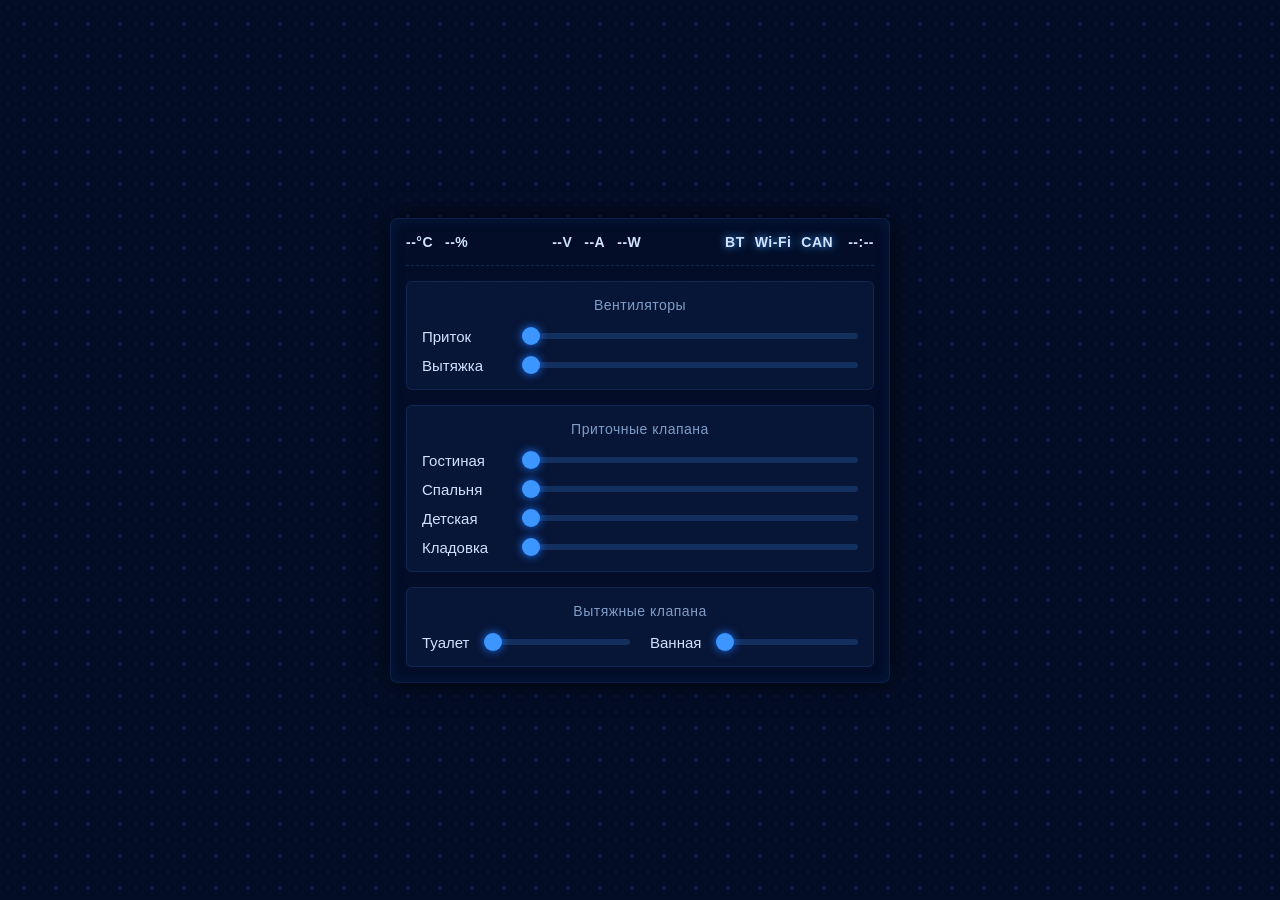
==== data/manual.html @ 6b2374cc "ADD POST" ====
<!DOCTYPE html>
<html lang="ru">

<head>
    <meta charset="UTF-8">
    <meta name="viewport" content="width=device-width, initial-scale=1.0">
    <title>Управление вентиляцией умного дома</title>
    <link rel="stylesheet" href="style.css">
</head>

<body>

    <div class="dashboard">

        <!-- Верхняя информационная панель -->
        <div class="status-bar">
            <div class="status-left">
                <span id="val-temp">--°C</span>
                <span id="val-humidity">--%</span>
            </div>
            <div class="status-left">
                <span id="val-voltage">--V</span>
                <span id="val-current">--A</span>
                <span id="val-power">--W</span>
            </div>
            <div class="status-right">
                <span id="net-bt" class="active">BT</span>
                <span id="net-wifi" class="active">Wi-Fi</span>
                <span id="net-can" class="active">CAN</span>
                <span id="val-time" class="time">--:--</span>
            </div>
        </div>

        <!-- Секция: Вентиляторы -->
        <div class="section-card">
            <div class="section-title">Вентиляторы</div>

            <div class="control-row">
                <div class="label">Приток</div>
                <div class="slider-container">
                    <input type="range" id="fan_in" min="0" max="4" value="0">
                </div>
            </div>

            <div class="control-row">
                <div class="label">Вытяжка</div>
                <div class="slider-container">
                    <input type="range" id="fan_out" min="0" max="4" value="0">
                </div>
            </div>
        </div>

        <!-- Секция: Приточные клапана -->
        <div class="section-card">
            <div class="section-title">Приточные клапана</div>

            <div class="control-row">
                <div class="label">Гостиная</div>
                <div class="slider-container">
                    <input type="range" id="valve_living" min="0" max="100" value="0">
                </div>
            </div>

            <div class="control-row">
                <div class="label">Спальня</div>
                <div class="slider-container">
                    <input type="range" id="valve_bedroom" min="0" max="100" value="0">
                </div>
            </div>

            <div class="control-row">
                <div class="label">Детская</div>
                <div class="slider-container">
                    <input type="range" id="valve_kids" min="0" max="100" value="0">
                </div>
            </div>

            <div class="control-row">
                <div class="label">Кладовка</div>
                <div class="slider-container">
                    <input type="range" id="valve_store" min="0" max="100" value="0">
                </div>
            </div>
        </div>

        <!-- Секция: Вытяжные клапана -->
        <div class="section-card">
            <div class="section-title">Вытяжные клапана</div>

            <div class="exhaust-grid">
                <div class="control-row">
                    <div class="label">Туалет</div>
                    <div class="slider-container">
                        <input type="range" id="valve_toilet" min="0" max="1" value="0">
                    </div>
                </div>

                <div class="control-row">
                    <div class="label">Ванная</div>
                    <div class="slider-container">
                        <input type="range" id="valve_bath" min="0" max="1" value="0">
                    </div>
                </div>
            </div>
        </div>
    </div>
    <script src="script.js"></script>
</body>

</html>
---- data/style.css ----
:root {
    --bg-color: #030d26;
    --panel-bg: rgba(10, 28, 66, 0.6);
    --panel-border: rgba(30, 60, 120, 0.4);
    --text-main: #d1e2ff;
    --text-dim: #7f9ec7;
    --accent-blue: #3d96ff;
    --accent-glow: #1a75ff;
}

* {
    box-sizing: border-box;
    margin: 0;
    padding: 0;
    font-family: 'Segoe UI', Tahoma, Geneva, Verdana, sans-serif;
}

body {
    background-color: var(--bg-color);
    color: var(--text-main);
    display: flex;
    flex-direction: column;
    justify-content: center;
    align-items: center;
    min-height: 100vh;
    padding: 20px;
    background-image: 
        radial-gradient(rgba(16, 60, 140, 0.3) 1px, transparent 0),
        radial-gradient(rgba(20, 80, 180, 0.2) 2px, transparent 0);
    background-size: 16px 16px, 32px 32px;
    background-position: 0 0, 8px 8px;
}

.dashboard {
    width: 100%;
    max-width: 500px;
    background: rgba(4, 15, 41, 0.85);
    border: 1px solid var(--panel-border);
    border-radius: 8px;
    padding: 15px;
    box-shadow: 0 0 30px rgba(0, 0, 0, 0.7), inset 0 0 15px rgba(26, 117, 255, 0.1);
}

/* Верхняя панель состояния (Status bar) */
.status-bar {
    display: flex;
    justify-content: space-between;
    align-items: center;
    font-size: 14px;
    font-weight: 600;
    padding-bottom: 15px;
    border-bottom: 1px dashed rgba(61, 150, 255, 0.2);
    margin-bottom: 15px;
    letter-spacing: 0.5px;
}

.status-left {
    display: flex;
    gap: 12px;
}

.status-right {
    display: flex;
    gap: 10px;
    color: var(--text-dim);
}

.status-right .active {
    color: #d1e2ff;
    text-shadow: 0 0 8px var(--accent-blue);
}

.time {
    color: var(--text-main);
    margin-left: 5px;
}

/* Карточки-секции */
.section-card {
    background: var(--panel-bg);
    border: 1px solid var(--panel-border);
    border-radius: 6px;
    padding: 15px;
    margin-bottom: 15px;
}

.section-card:last-child {
    margin-bottom: 0;
}

.section-title {
    text-align: center;
    font-size: 14px;
    color: var(--text-dim);
    margin-bottom: 15px;
    font-weight: 500;
    letter-spacing: 0.5px;
}

/* Строки со слайдерами */
.control-row {
    display: flex;
    align-items: center;
    margin-bottom: 12px;
}

.control-row:last-child {
    margin-bottom: 0;
}

.label {
    width: 100px;
    font-size: 15px;
    font-weight: 500;
    color: var(--text-main);
}

.slider-container {
    flex-grow: 1;
    display: flex;
    align-items: center;
}

/* Стилизация ползунка */
input[type="range"] {
    -webkit-appearance: none;
    width: 100%;
    background: transparent;
    cursor: pointer;
}

input[type="range"]:focus {
    outline: none;
}

input[type="range"]::-webkit-slider-runnable-track {
    width: 100%;
    height: 6px;
    background: rgba(61, 150, 255, 0.2);
    border-radius: 3px;
}

input[type="range"]::-moz-range-track {
    width: 100%;
    height: 6px;
    background: rgba(61, 150, 255, 0.2);
    border-radius: 3px;
}

input[type="range"]::-webkit-slider-thumb {
    -webkit-appearance: none;
    height: 18px;
    width: 18px;
    border-radius: 50%;
    background: var(--accent-blue);
    margin-top: -6px;
    box-shadow: 0 0 10px var(--accent-glow);
    transition: transform 0.1s;
}

input[type="range"]::-moz-range-thumb {
    height: 18px;
    width: 18px;
    border: none;
    border-radius: 50%;
    background: var(--accent-blue);
    box-shadow: 0 0 10px var(--accent-glow);
    transition: transform 0.1s;
}

/* Сетка для десктопного отображения вытяжных клапанов */
.exhaust-grid {
    display: grid;
    grid-template-columns: 1fr 1fr;
    gap: 20px;
}

.exhaust-grid .control-row {
    margin-bottom: 0;
}

.exhaust-grid .label {
    width: auto;
    margin-right: 15px;
}

/* Служебная кнопка обновления */
.refresh-btn {
    margin-top: 15px;
    background: transparent;
    border: 1px solid var(--panel-border);
    color: var(--text-dim);
    padding: 8px 16px;
    border-radius: 4px;
    cursor: pointer;
    font-size: 12px;
    transition: all 0.3s;
}
.refresh-btn:hover {
    color: var(--text-main);
    border-color: var(--accent-blue);
    box-shadow: 0 0 10px rgba(61, 150, 255, 0.3);
}

/* Адаптивность для мобильных устройств */
@media (max-width: 480px) {
    body {
        padding: 10px;
    }

    .dashboard {
        padding: 12px;
    }

    .status-bar {
        flex-direction: column;
        gap: 8px;
        align-items: center;
        text-align: center;
        font-size: 13px;
    }

    .exhaust-grid {
        grid-template-columns: 1fr;
        gap: 12px;
    }

    .exhaust-grid .control-row {
        display: flex;
    }

    .exhaust-grid .label {
        width: 100px;
        margin-right: 0;
    }
}
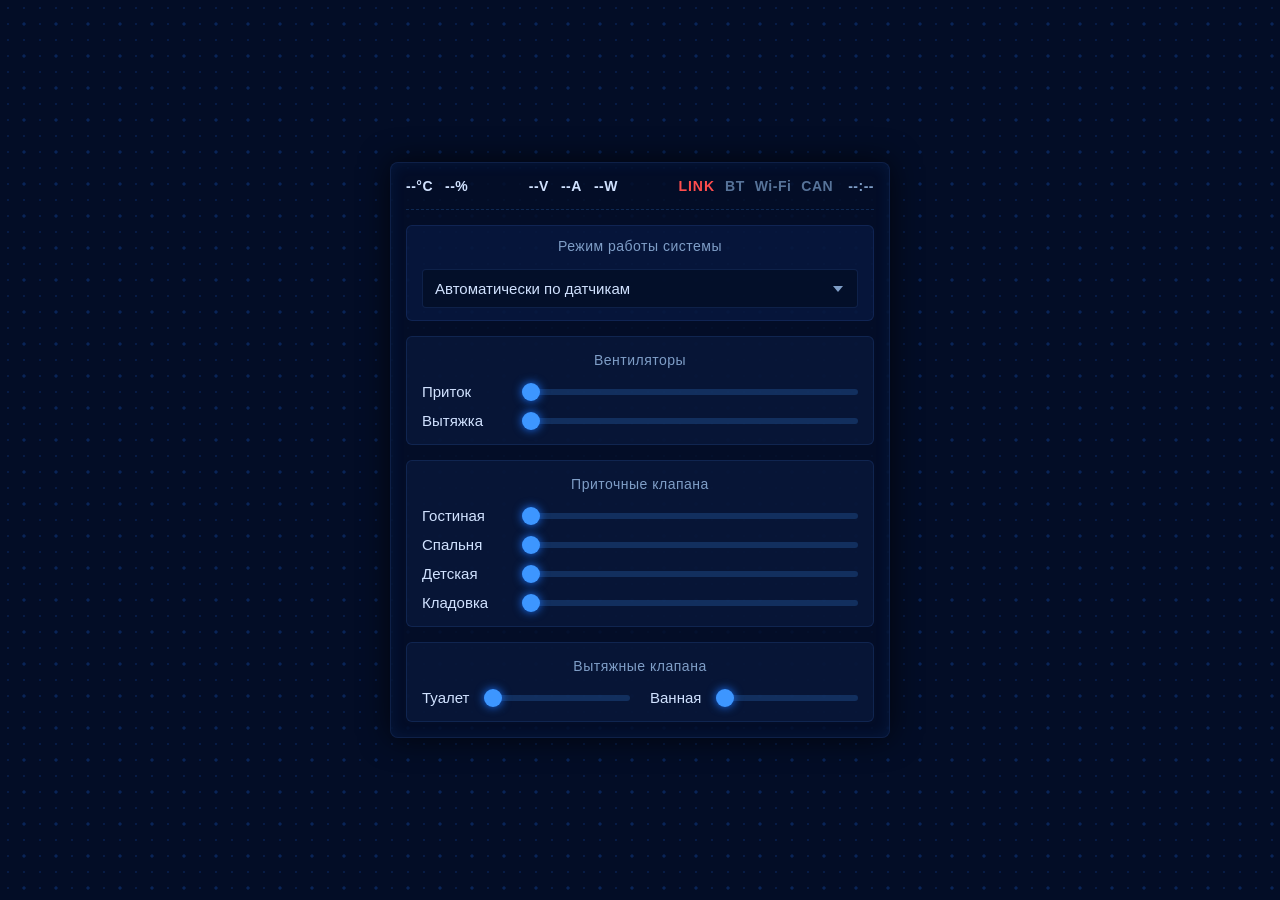
==== commit 9494dd66: "ADD web version control" ====
--- a/data/manual.html
+++ b/data/manual.html
@@ -24,12 +24,32 @@
                 <span id="val-power">--W</span>
             </div>
             <div class="status-right">
-                <span id="net-bt" class="active">BT</span>
-                <span id="net-wifi" class="active">Wi-Fi</span>
-                <span id="net-can" class="active">CAN</span>
+				<span id="net-link">LINK</span> 
+                <span id="net-bt">BT</span>
+                <span id="net-wifi">Wi-Fi</span>
+                <span id="net-can">CAN</span>
                 <span id="val-time" class="time">--:--</span>
             </div>
         </div>
+
+		<!-- Секция: Выбор сценария -->
+		<div class="section-card mode-selector-card">
+			<div class="section-title">Режим работы системы</div>
+			<div class="select-container">
+				<select id="vent-scenario">
+					<option value="0">Автоматически по датчикам</option>
+					<option value="1">Ручная настройка</option>
+					<option value="2">Максимальное проветривание</option>
+					<option value="3">Только мастер-спальня</option>
+					<option value="4">Две спальни</option>
+					<option value="5">Только вторая спальня</option>
+					<option value="6">Только гостиная</option>
+					<option value="7">Гостиная и спальни</option>
+					<option value="8">Никого нет</option>
+				</select>
+				<div class="select-arrow"></div>
+			</div>
+		</div>
 
         <!-- Секция: Вентиляторы -->
         <div class="section-card">
--- a/data/style.css
+++ b/data/style.css
@@ -65,9 +65,87 @@
     color: var(--text-dim);
 }
 
-.status-right .active {
-    color: #d1e2ff;
-    text-shadow: 0 0 8px var(--accent-blue);
+/* Базовый цвет для LINK */
+#net-link {
+    font-weight: bold;
+    letter-spacing: 1px;
+    transition: color 0.3s, text-shadow 0.3s; /* Добавляем плавность при смене статусов */
+}
+
+/* Цвет при успешном подключении (Online) */
+.status-color-link-online {
+    color: #00f3ff !important;
+    text-shadow: 0 0 10px rgba(0, 243, 255, 0.8), 0 0 20px rgba(0, 243, 255, 0.4) !important;
+}
+
+/* Цвет и анимация при потере связи (Offline) */
+.status-color-link-offline {
+    color: #ff4d4d !important; /* Сделали базовый красный чуть ярче */
+    animation: blink-glow-offline 1.2s infinite ease-in-out; 
+}
+
+/* Эффект мощного пульсирующего неонового свечения */
+@keyframes blink-glow-offline {
+    0% { 
+        /* Минимальное свечение: один аккуратный слой */
+        text-shadow: 0 0 6px rgba(255, 30, 30, 0.6); 
+    }
+    50% {
+        /* Максимальный взрыв яркости: плотное ядро + широкое рассеивание + внешняя засветка */
+        text-shadow: 
+            0 0 4px #ffffff,                 /* Белое «горячее» ядро внутри букв */
+            0 0 10px rgba(255, 30, 30, 1),   /* Плотное красное свечение вокруг контура */
+            0 0 22px rgba(255, 30, 30, 0.9), /* Глубокий объемный неон */
+            0 0 40px rgba(255, 30, 30, 0.4); /* Широкий ореол засветки на панели */
+    }
+    100% { 
+        /* Возврат к минимальному значению */
+        text-shadow: 0 0 6px rgba(255, 30, 30, 0.6); 
+    }
+}
+
+
+/* Базовое состояние для индикаторов сети */
+.status-right span {
+    color: var(--text-dim);
+    text-shadow: none;
+    transition: color 0.3s, text-shadow 0.3s;
+}
+
+/* Классы цветов на основе enum status_color */
+.status-color-grey {
+    color: #577399 !important;
+    text-shadow: none !important;
+}
+
+.status-color-green {
+    color: #3dff8b !important;
+    text-shadow: 0 0 8px rgba(61, 255, 139, 0.6) !important;
+}
+
+.status-color-yellow {
+    color: #ffd03d !important;
+    text-shadow: 0 0 8px rgba(255, 208, 61, 0.6) !important;
+}
+
+.status-color-red {
+    color: #ff4d4d !important;
+    text-shadow: 0 0 8px rgba(255, 77, 77, 0.6) !important;
+}
+
+.status-color-blue {
+    color: var(--accent-blue) !important;
+    text-shadow: 0 0 8px var(--accent-glow) !important;
+}
+
+.status-color-white {
+    color: #ffffff !important;
+    text-shadow: 0 0 8px rgba(255, 255, 255, 0.6) !important;
+}
+
+.status-color-clear {
+    color: rgba(255, 255, 255, 0.05) !important;
+    text-shadow: none !important;
 }
 
 .time {
@@ -183,6 +261,76 @@
     width: auto;
     margin-right: 15px;
 }
+
+/* Контейнер для кастомизации выпадающего списка */
+.mode-selector-card {
+    padding: 12px 15px;
+    background: rgba(13, 37, 87, 0.4);
+    /* border-color УДАЛЕН, теперь граница точь-в-точь как у блока вентиляторов */
+}
+
+.select-container {
+    position: relative;
+    width: 100%;
+}
+
+/* Стилизация самого тега select */
+.select-container select {
+    width: 100%;
+    padding: 10px 35px 10px 12px;
+    background: rgba(4, 15, 41, 0.9);
+    border: 1px solid var(--panel-border);
+    border-radius: 4px;
+    color: var(--text-main);
+    font-size: 15px;
+    font-weight: 500;
+    cursor: pointer;
+    
+    /* Отключаем нативный стиль iOS Safari, который форсирует белый фон */
+    -webkit-appearance: none;
+    -moz-appearance: none;
+    appearance: none;
+    
+    /* Принудительный темный режим для системного выпадающего окна */
+    color-scheme: dark; 
+    
+    transition: border-color 0.3s, box-shadow 0.3s;
+}
+
+
+/* Эффект свечения при клике и фокусе */
+.select-container select:focus {
+    outline: none;
+    border-color: var(--accent-blue);
+    box-shadow: 0 0 12px rgba(61, 150, 255, 0.5);
+}
+
+/* Кастомизация выпадающих пунктов */
+.select-container select option {
+    background: #040f29;
+    color: var(--text-main);
+    padding: 10px;
+}
+
+/* Кастомная стрелочка справа */
+.select-arrow {
+    position: absolute;
+    top: 50%;
+    right: 15px;
+    transform: translateY(-50%);
+    width: 0;
+    height: 0;
+    border-left: 5px solid transparent;
+    border-right: 5px solid transparent;
+    border-top: 6px solid var(--text-dim);
+    pointer-events: none;
+    transition: border-top-color 0.3s;
+}
+
+.select-container select:focus + .select-arrow {
+    border-top-color: var(--accent-blue);
+}
+
 
 /* Служебная кнопка обновления */
 .refresh-btn {
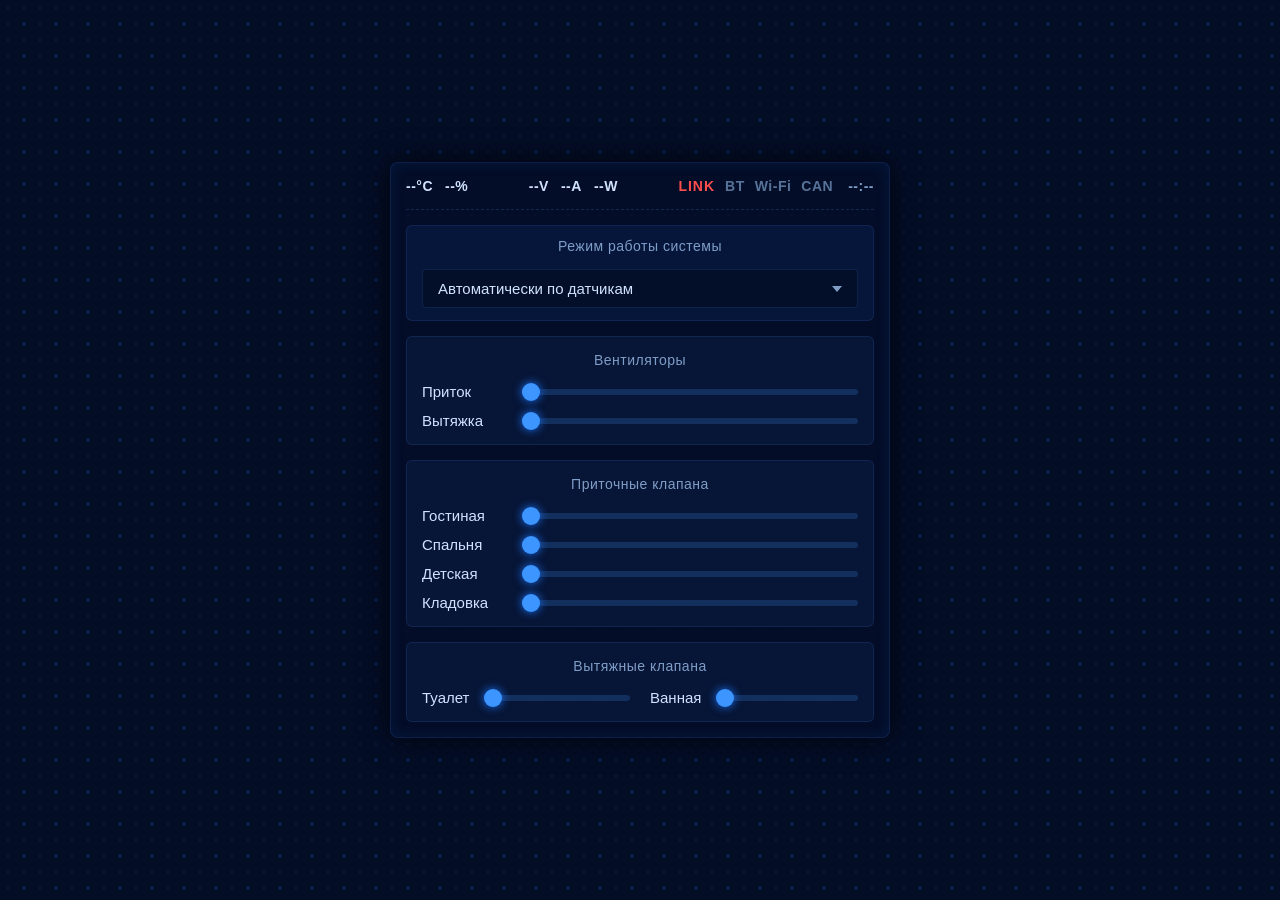
==== commit 320367e4: "ADD custom list" ====
--- a/data/manual.html
+++ b/data/manual.html
@@ -35,20 +35,39 @@
 		<!-- Секция: Выбор сценария -->
 		<div class="section-card mode-selector-card">
 			<div class="section-title">Режим работы системы</div>
-			<div class="select-container">
-				<select id="vent-scenario">
-					<option value="0">Автоматически по датчикам</option>
-					<option value="1">Ручная настройка</option>
-					<option value="2">Максимальное проветривание</option>
-					<option value="3">Только мастер-спальня</option>
-					<option value="4">Две спальни</option>
-					<option value="5">Только вторая спальня</option>
-					<option value="6">Только гостиная</option>
-					<option value="7">Гостиная и спальни</option>
-					<option value="8">Никого нет</option>
-				</select>
-				<div class="select-arrow"></div>
+			<div class="custom-select" id="custom-scenario-select">
+				<!-- Визуальная кнопка, которая заменяет select -->
+				<div class="custom-select-trigger">
+					<span id="custom-select-text">Автоматически по датчикам</span>
+					<div class="select-arrow"></div>
+				</div>
+
+				<!-- Кастомные пункты меню, которые будут идеально стилизованы везде -->
+				<div class="custom-options">
+					<div class="custom-option selected" data-value="0">Автоматически по датчикам</div>
+					<div class="custom-option" data-value="1">Ручная настройка</div>
+					<div class="custom-option" data-value="2">Максимальное проветривание</div>
+					<div class="custom-option" data-value="3">Только мастер-спальня</div>
+					<div class="custom-option" data-value="4">Две спальни</div>
+					<div class="custom-option" data-value="5">Только вторая спальня</div>
+					<div class="custom-option" data-value="6">Только гостиная</div>
+					<div class="custom-option" data-value="7">Гостиная и спальни</div>
+					<div class="custom-option" data-value="8">Никого нет</div>
+				</div>
 			</div>
+
+			<!-- Скрытый оригинальный селект для обратной совместимости с твоим JS -->
+			<select id="vent-scenario" style="display: none;">
+				<option value="0">Автоматически по датчикам</option>
+				<option value="1">Ручная настройка</option>
+				<option value="2">Максимальное проветривание</option>
+				<option value="3">Только мастер-спальня</option>
+				<option value="4">Две спальни</option>
+				<option value="5">Только вторая спальня</option>
+				<option value="6">Только гостиная</option>
+				<option value="7">Гостиная и спальни</option>
+				<option value="8">Никого нет</option>
+			</select>
 		</div>
 
         <!-- Секция: Вентиляторы -->
--- a/data/style.css
+++ b/data/style.css
@@ -266,18 +266,22 @@
 .mode-selector-card {
     padding: 12px 15px;
     background: rgba(13, 37, 87, 0.4);
-    /* border-color УДАЛЕН, теперь граница точь-в-точь как у блока вентиляторов */
-}
-
-.select-container {
+}
+
+/* Главный контейнер */
+.custom-select {
     position: relative;
-    width: 100%;
-}
-
-/* Стилизация самого тега select */
-.select-container select {
-    width: 100%;
-    padding: 10px 35px 10px 12px;
+    display: flex;
+    flex-direction: column;
+}
+
+/* Триггер (кнопка) */
+.custom-select-trigger {
+    position: relative;
+    display: flex;
+    align-items: center;
+    justify-content: space-between;
+    padding: 10px 15px;
     background: rgba(4, 15, 41, 0.9);
     border: 1px solid var(--panel-border);
     border-radius: 4px;
@@ -285,50 +289,83 @@
     font-size: 15px;
     font-weight: 500;
     cursor: pointer;
-    
-    /* Отключаем нативный стиль iOS Safari, который форсирует белый фон */
-    -webkit-appearance: none;
-    -moz-appearance: none;
-    appearance: none;
-    
-    /* Принудительный темный режим для системного выпадающего окна */
-    color-scheme: dark; 
-    
     transition: border-color 0.3s, box-shadow 0.3s;
 }
 
-
-/* Эффект свечения при клике и фокусе */
-.select-container select:focus {
-    outline: none;
+/* Свечение при открытии списка */
+.custom-select.open .custom-select-trigger {
     border-color: var(--accent-blue);
     box-shadow: 0 0 12px rgba(61, 150, 255, 0.5);
 }
 
-/* Кастомизация выпадающих пунктов */
-.select-container select option {
-    background: #040f29;
-    color: var(--text-main);
-    padding: 10px;
-}
-
-/* Кастомная стрелочка справа */
+/* Стрелочка */
 .select-arrow {
-    position: absolute;
-    top: 50%;
-    right: 15px;
-    transform: translateY(-50%);
     width: 0;
     height: 0;
     border-left: 5px solid transparent;
     border-right: 5px solid transparent;
     border-top: 6px solid var(--text-dim);
+    transition: transform 0.3s, border-top-color 0.3s;
+}
+
+.custom-select.open .select-arrow {
+    transform: rotate(180deg);
+    border-top-color: var(--accent-blue);
+}
+
+/* Контейнер с опциями (выпадающая плашка) */
+.custom-options {
+    position: absolute;
+    display: block;
+    top: 100%;
+    left: 0;
+    right: 0;
+    background: #040f29;
+    border: 1px solid var(--panel-border);
+    border-top: none;
+    border-radius: 0 0 4px 4px;
+    padding: 5px 0;
+    box-shadow: 0 10px 20px rgba(0, 0, 0, 0.8);
+    z-index: 100;
+    
+    /* Скрыто по умолчанию */
+    opacity: 0;
+    visibility: hidden;
     pointer-events: none;
-    transition: border-top-color 0.3s;
-}
-
-.select-container select:focus + .select-arrow {
-    border-top-color: var(--accent-blue);
+    transform: translateY(-5px);
+    transition: all 0.2s ease-in-out;
+}
+
+/* Показываем при открытии */
+.custom-select.open .custom-options {
+    opacity: 1;
+    visibility: visible;
+    pointer-events: auto;
+    transform: translateY(0);
+}
+
+/* Стили для каждого пункта */
+.custom-option {
+    position: relative;
+    padding: 10px 15px;
+    color: var(--text-dim);
+    font-size: 15px;
+    font-weight: 500;
+    cursor: pointer;
+    transition: all 0.2s;
+}
+
+/* Подсветка при наведении пальцем/мышкой */
+.custom-option:hover {
+    background: rgba(61, 150, 255, 0.15);
+    color: #ffffff;
+}
+
+/* Выбранный пункт */
+.custom-option.selected {
+    color: var(--accent-blue);
+    text-shadow: 0 0 8px var(--accent-glow);
+    background: rgba(61, 150, 255, 0.05);
 }
 
 
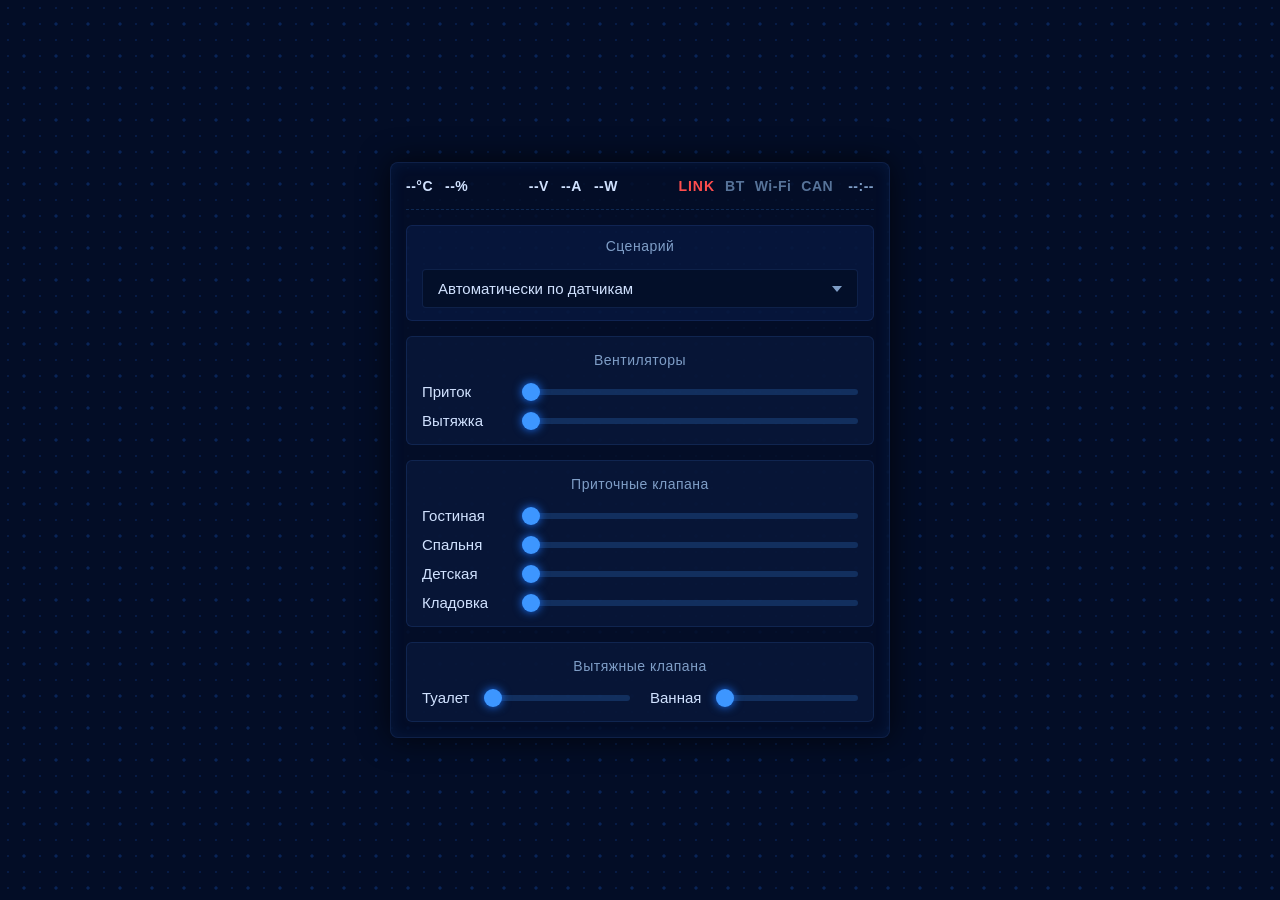
==== commit ce46b9a2: "ADD send_now" ====
--- a/data/manual.html
+++ b/data/manual.html
@@ -34,7 +34,7 @@
 
 		<!-- Секция: Выбор сценария -->
 		<div class="section-card mode-selector-card">
-			<div class="section-title">Режим работы системы</div>
+			<div class="section-title">Сценарий</div>
 			<div class="custom-select" id="custom-scenario-select">
 				<!-- Визуальная кнопка, которая заменяет select -->
 				<div class="custom-select-trigger">
